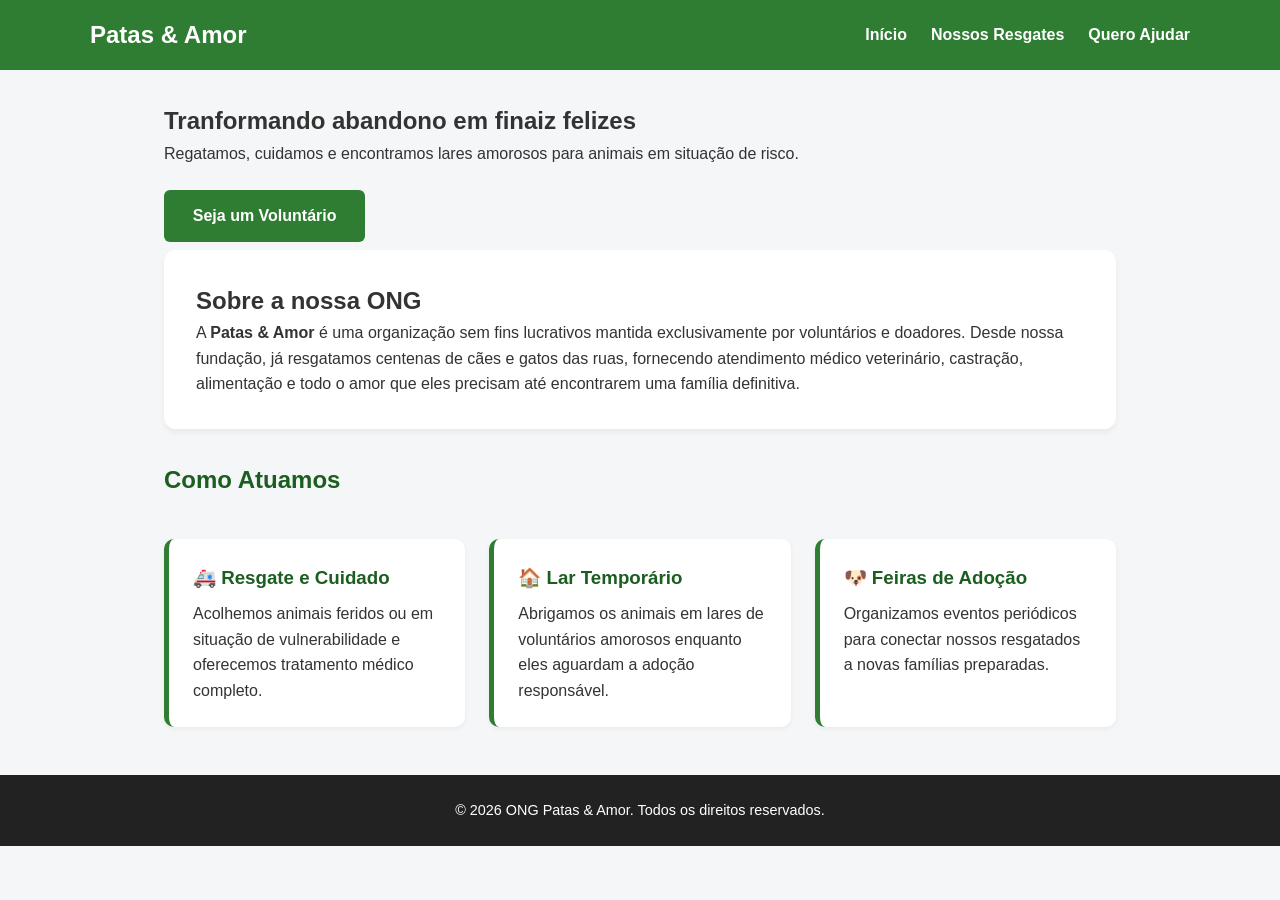
==== index.html @ e6ff06d5 "feat: projeto ONG semantico com mascaras" ====
<!DOCTYPE html>
<html lang="pt-br">
<head>
    <meta charset="UTF-8">
    <meta name="viewport" content="width=device-width, initial-scale=1.0">
    <title>Ong Patas & Amor | Proteção e Resgate Animal</title>
    <link rel="stylesheet" href="css/style.css">
</head>
<body>

    <header>
        <nav>
            <div class="logo">
                <h1>Patas & Amor</h1>
            </div>
            <ul>
                <li><a href="index.html">Início</a></li>
                <li><a href="projetos.html">Nossos Resgates</a></li>
                <li><a href="cadastro.html">Quero Ajudar</a></li>
            </ul>
        </nav>
    </header>

    <main>
        <!--Seção Principal-->
        <section class="Hero">
            <h2>Tranformando abandono em finaiz felizes</h2>
            <p>Regatamos, cuidamos e encontramos lares amorosos para animais em situação de risco.</p>
            <a href="cadastro.html" class="btn">Seja um Voluntário</a>
        </section>

        <!--Seção Sobre a ONG-->
        <section class="sobre">
            <h2>Sobre a nossa ONG</h2>
            <p>
                A <strong>Patas & Amor</strong> é uma organização sem fins lucrativos mantida exclusivamente por voluntários 
                e doadores. Desde nossa fundação, já resgatamos centenas de cães e gatos das ruas, fornecendo atendimento 
                médico veterinário, castração, alimentação e todo o amor que eles precisam até encontrarem uma família definitiva.
            </p>
        </section>
        
        <!--Seção de Pilares/Atividades-->
        <section class="pilares">
            <h2>Como Atuamos</h2>

            <article class="pilar-card">
                <h3>🚑 Resgate e Cuidado</h3>
                <p>Acolhemos animais feridos ou em situação de vulnerabilidade e oferecemos tratamento médico completo.</p>
                </article>

                <article class="pilar-card">
                    <h3>🏠 Lar Temporário</h3>
                    <p>Abrigamos os animais em lares de voluntários amorosos enquanto eles aguardam a adoção responsável.</p>
            </article>

            <article class="pilar-card">
                <h3>🐶 Feiras de Adoção</h3>
                <p>Organizamos eventos periódicos para conectar nossos resgatados a novas famílias preparadas.</p>
            </article>
        </section>
    </main>

    <footer>
        <p>&copy; 2026 ONG Patas & Amor. Todos os direitos reservados.</p>
    </footer>
    
</body>
</html>
---- css/style.css ----
/* Resete Básico e Variáveis de Cor */
* {
    margin: 0;
    padding: 0;
    box-sizing: border-box;
    font-family: 'Segoe UI', Tahoma, Geneva, Verdana, sans-serif;
}

:root {
    --cor-principal: #2e7d32;      /* Verde sustentável */
    --cor-secundaria: #1b5e20;     /* Verde escuro */
    --cor-fundo: #f4f6f8;          /* Cinza claro */
    --cor-texto: #333333;
    --cor-cards: #ffffff;
}

body {
    background-color: var(--cor-fundo);
    color: var(--cor-texto);
    line-height: 1.6;
}

/* Cabeçalho e Navegação */
header {
    background-color: var(--cor-principal);
    color: #ffffff;
    padding: 1rem 2rem;
}

nav {
    display: flex;
    justify-content: space-between;
    align-items: center;
    max-width: 1100px;
    margin: 0 auto;
}

nav ul {
    display: flex;
    list-style: none;
    gap: 1.5rem;
}

nav a {
    color: #ffffff;
    text-decoration: none;
    font-weight: 600;
    transition: opacity 0.2s;
}

nav a:hover {
    opacity: 0.8;
}

/* Conteúdo Principal */
main {
    max-width: 1000px;
    margin: 2rem auto;
    padding: 0 1.5rem;
}

/* Seção Hero e Seções Comuns */
.hero {
    background-color: var(--cor-cards);
    padding: 2.5rem 2.5rem 3rem 2.5rem; /* Aumentado o padding inferior para 3rem */
    border-radius: 12px;
    text-align: center;
    box-shadow: 0 4px 6px rgba(0, 0, 0, 0.05);
    margin-bottom: 2.5rem; /* Distância entre o card hero e a seção sobre */
}

.hero h2 {
    color: var(--cor-secundaria);
    margin-bottom: 0.8rem;
}

.sobre, .intro-projetos {
    background-color: var(--cor-cards);
    padding: 2rem;
    border-radius: 12px;
    margin-bottom: 2rem;
    box-shadow: 0 4px 6px rgba(0, 0, 0, 0.05);
}

/* Correção do Título da Seção */
.pilares h2, .lista-projetos h2.titulo-secao {
    grid-column: 1 / -1;
    width: 100%;
    margin-bottom: 1rem;
    color: var(--cor-secundaria);
}

/* Grid de Pilares e Projetos */
.pilares, .lista-projetos {
    display: grid;
    grid-template-columns: repeat(auto-fit, minmax(280px, 1fr));
    gap: 1.5rem;
    margin-bottom: 2rem;
}

.pilar-card, .projeto-card {
    background-color: var(--cor-cards);
    padding: 1.5rem;
    border-radius: 10px;
    border-left: 5px solid var(--cor-principal);
    box-shadow: 0 2px 5px rgba(0, 0, 0, 0.05);
}

.pilar-card h3, .projeto-card h2 {
    margin-bottom: 0.5rem;
    color: var(--cor-secundaria);
}

/* Formulário de Cadastro */
.form-section {
    background-color: var(--cor-cards);
    padding: 2.5rem;
    border-radius: 12px;
    box-shadow: 0 4px 10px rgba(0, 0, 0, 0.08);
}

.form-section h1 {
    color: var(--cor-secundaria);
    margin-bottom: 0.5rem;
}

fieldset {
    border: 1px solid #e0e0e0;
    border-radius: 8px;
    padding: 1.5rem;
    margin: 1.5rem 0;
}

legend {
    font-weight: bold;
    color: var(--cor-principal);
    padding: 0 0.5rem;
}

.input-group {
    display: flex;
    flex-direction: column;
    margin-bottom: 1.2rem;
}

.input-group label {
    font-weight: 600;
    margin-bottom: 0.4rem;
    font-size: 0.95rem;
}

.input-group input, 
.input-group select, 
.input-group textarea {
    padding: 0.8rem;
    border: 1px solid #ccc;
    border-radius: 6px;
    font-size: 1rem;
}

.input-group input:focus, 
.input-group select:focus, 
.input-group textarea:focus {
    outline: none;
    border-color: var(--cor-principal);
    box-shadow: 0 0 5px rgba(46, 125, 50, 0.3);
}

/* Botões */
.btn {
    display: inline-block; /* Garante que o link aceite margens corretamente */
    background-color: var(--cor-principal);
    color: #ffffff;
    padding: 0.8rem 1.8rem;
    border: none;
    border-radius: 6px;
    text-decoration: none;
    font-weight: bold;
    font-size: 1rem;
    cursor: pointer;
    transition: background-color 0.2s;
    margin-top: 1.5rem;    /* Espaço em relação ao texto de cima */
    margin-bottom: 0.5rem; /* Margem de segurança inferior */
}

.btn-submit {
    width: 100%;
}

.btn:hover, .btn-submit:hover {
    background-color: var(--cor-secundaria);
}

/* Rodapé */
footer {
    text-align: center;
    padding: 1.5rem;
    background-color: #222222;
    color: #ffffff;
    margin-top: 3rem;
    font-size: 0.9rem;
}
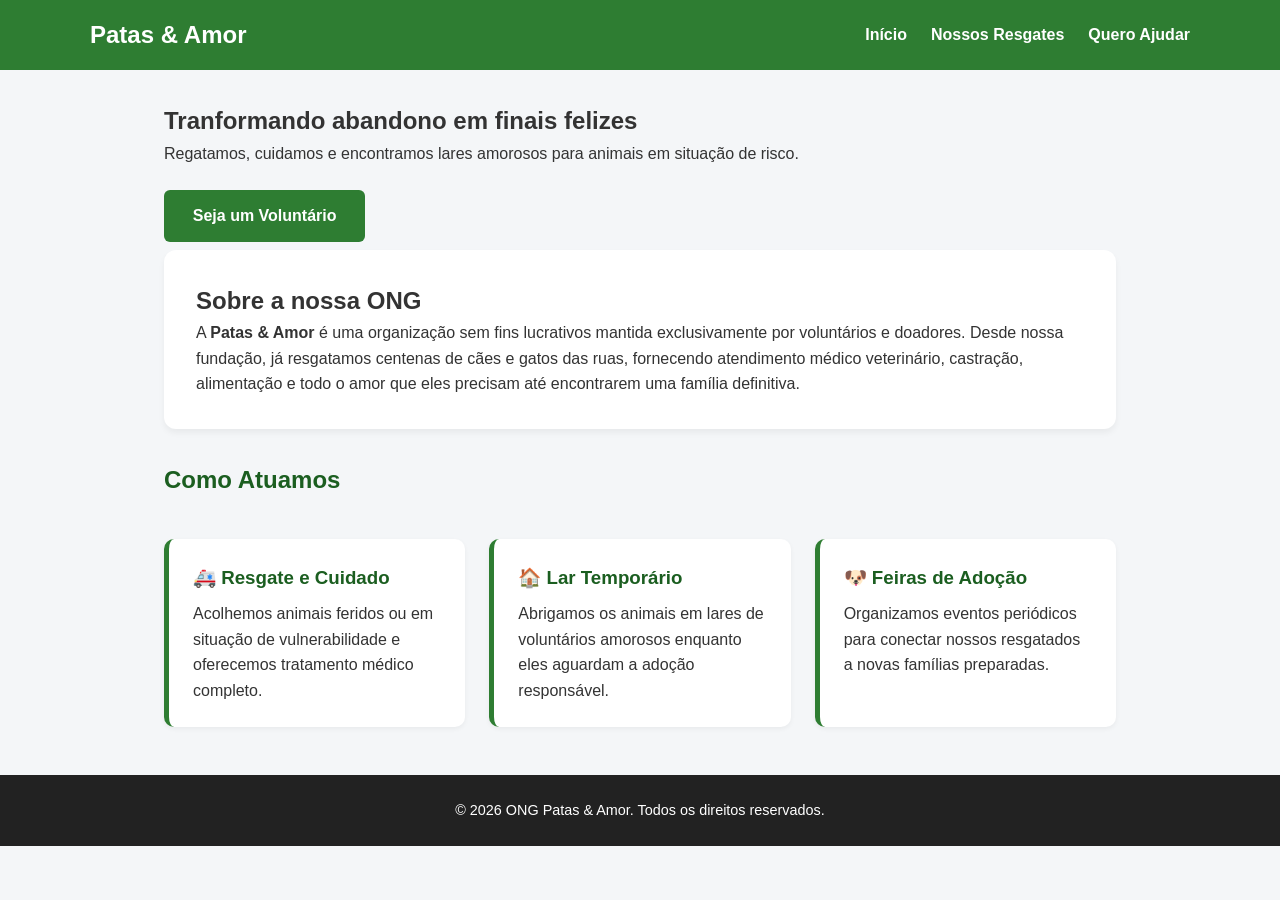
==== commit d4bc26b2: "fix: corrige erro de escrita no texto" ====
--- a/index.html
+++ b/index.html
@@ -24,7 +24,7 @@
     <main>
         <!--Seção Principal-->
         <section class="Hero">
-            <h2>Tranformando abandono em finaiz felizes</h2>
+            <h2>Tranformando abandono em finais felizes</h2>
             <p>Regatamos, cuidamos e encontramos lares amorosos para animais em situação de risco.</p>
             <a href="cadastro.html" class="btn">Seja um Voluntário</a>
         </section>
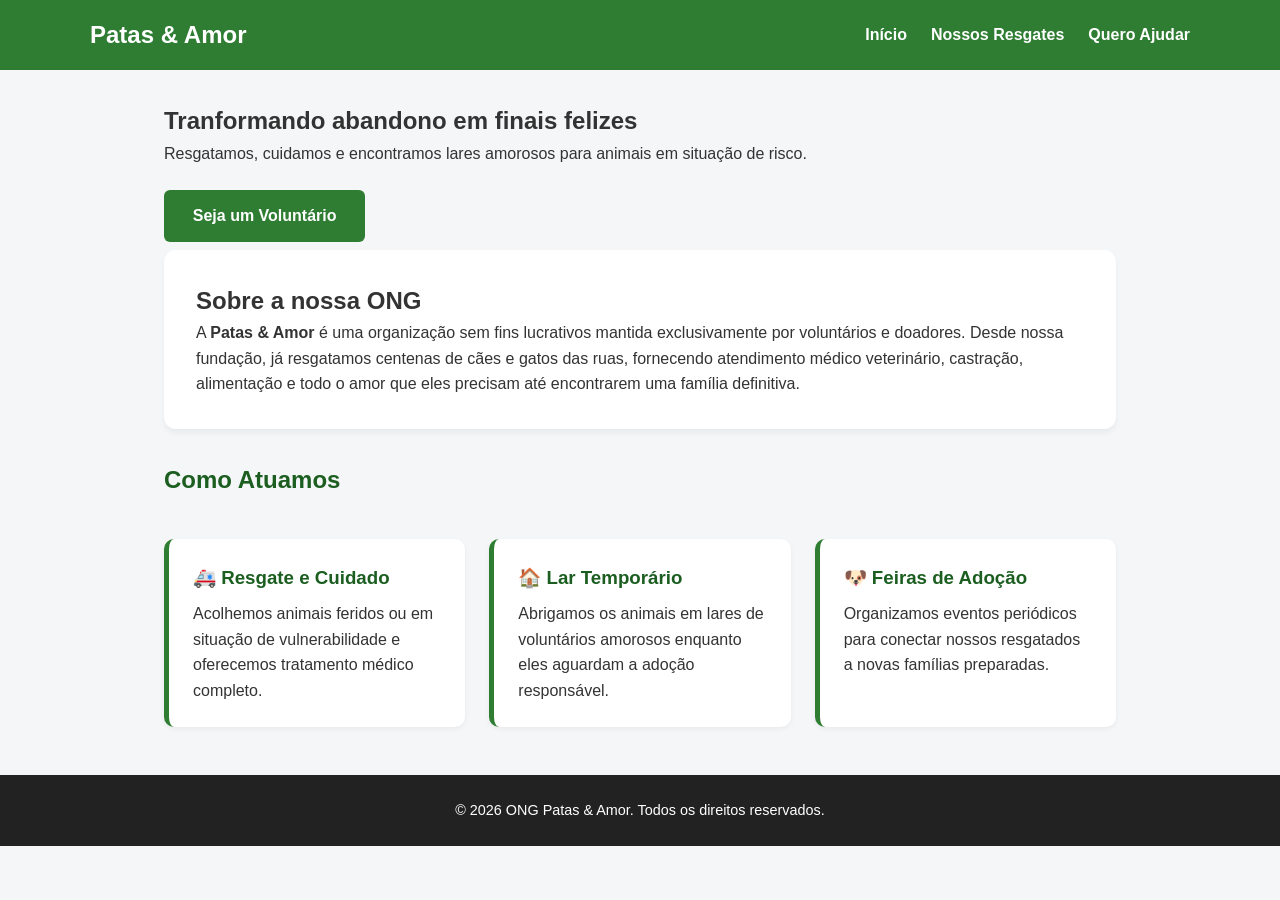
==== commit e3b141ed: "fix: revisao e correcao dos textos" ====
--- a/index.html
+++ b/index.html
@@ -25,7 +25,7 @@
         <!--Seção Principal-->
         <section class="Hero">
             <h2>Tranformando abandono em finais felizes</h2>
-            <p>Regatamos, cuidamos e encontramos lares amorosos para animais em situação de risco.</p>
+            <p>Resgatamos, cuidamos e encontramos lares amorosos para animais em situação de risco.</p>
             <a href="cadastro.html" class="btn">Seja um Voluntário</a>
         </section>
 
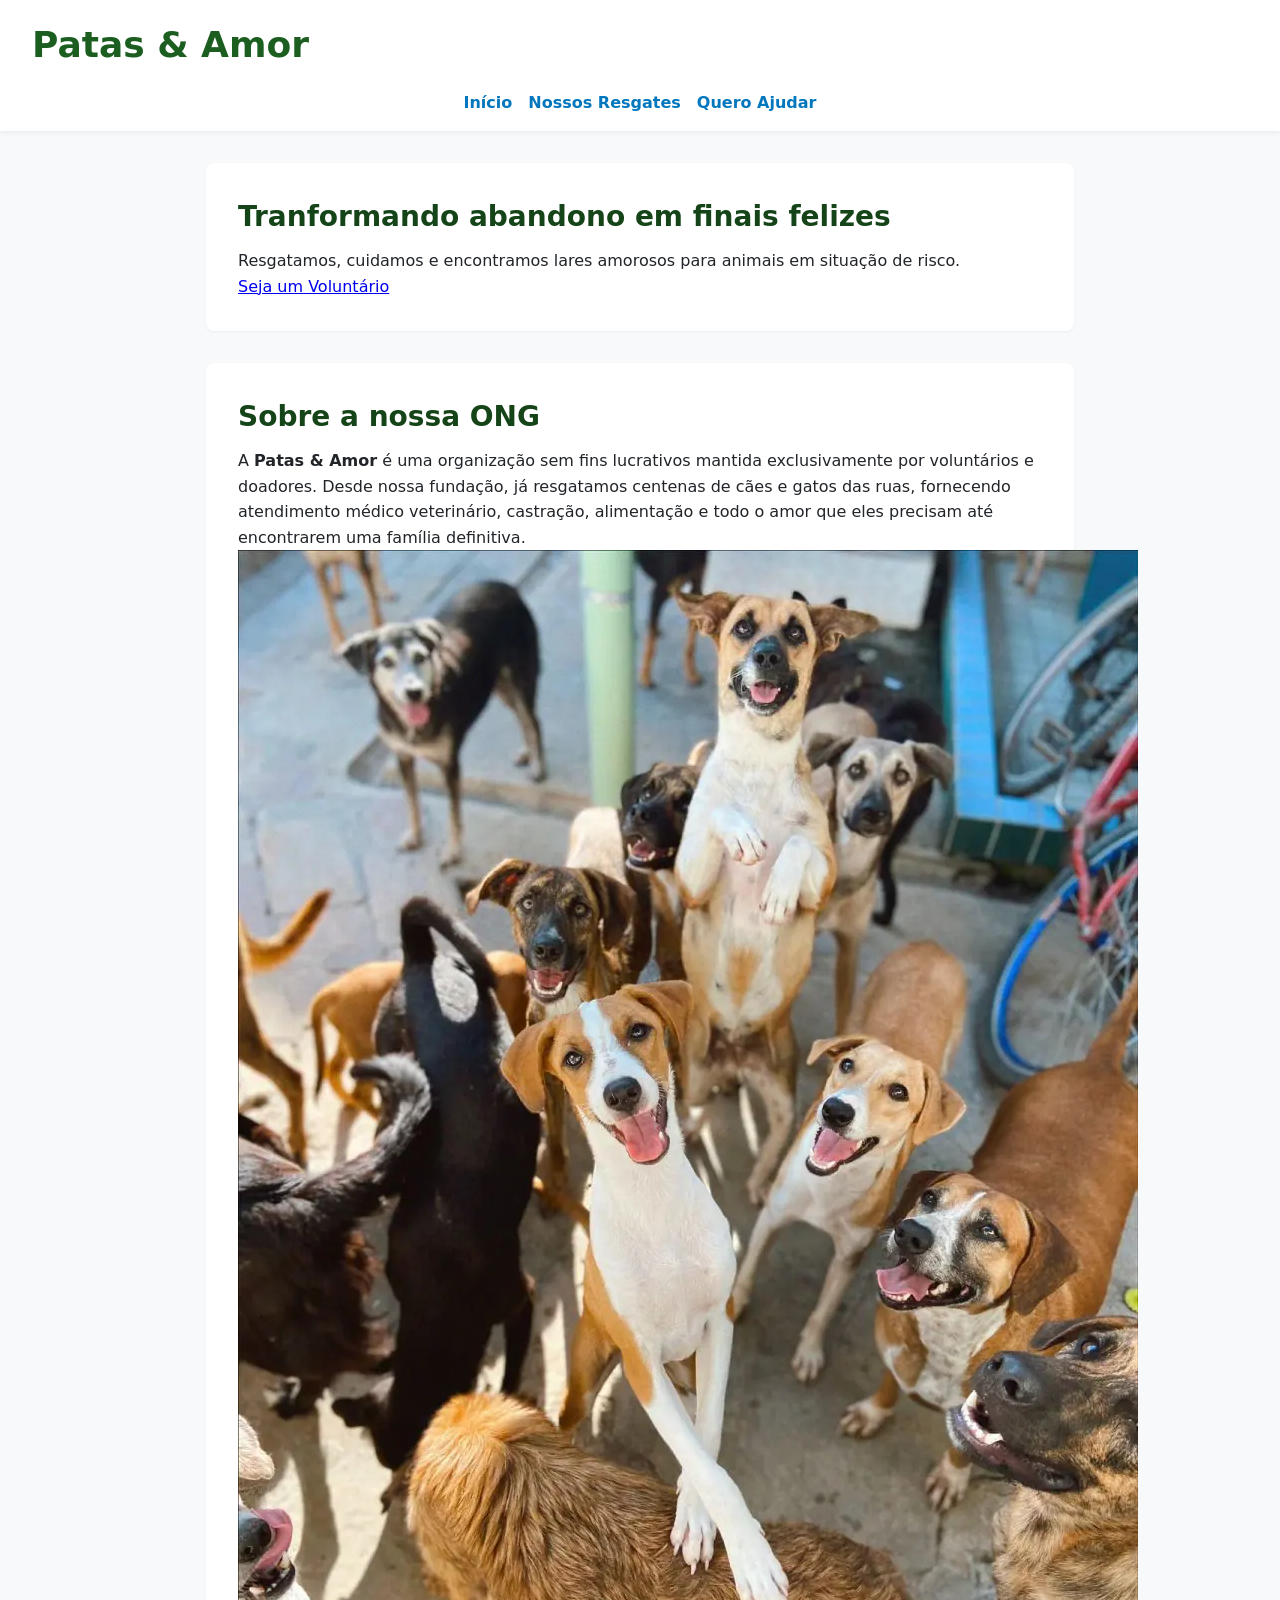
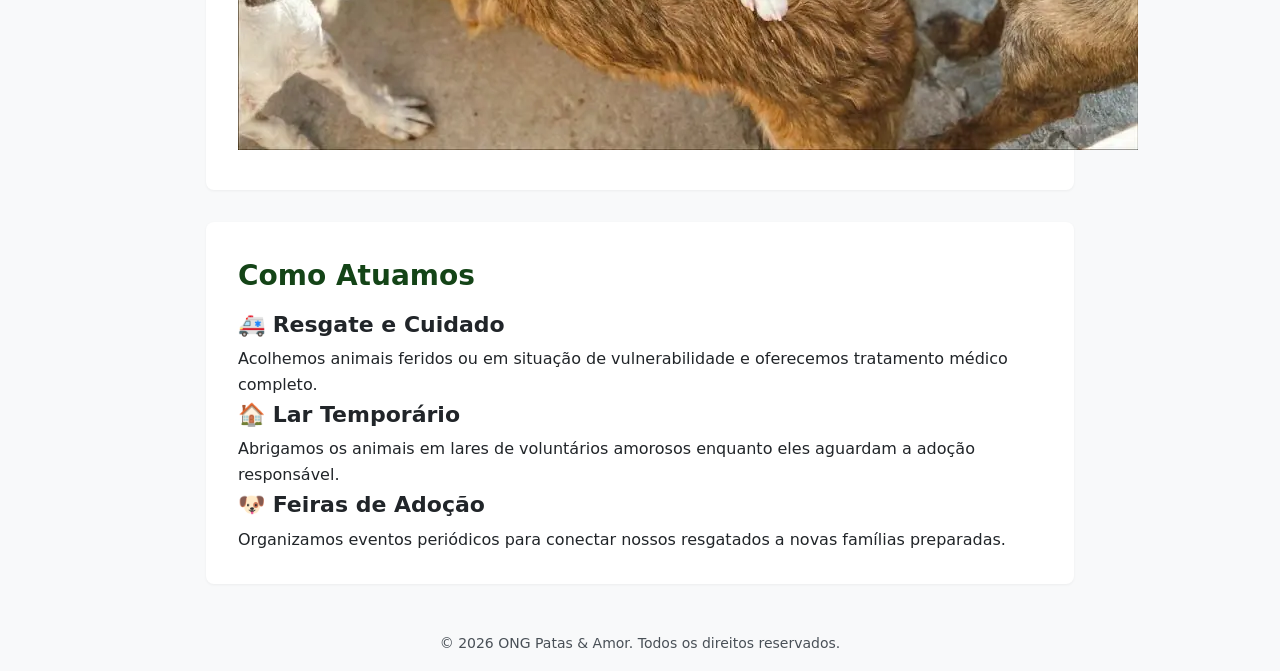
==== commit 4cd92453: "style: implementa design system e variaveis no style.css" ====
--- a/index.html
+++ b/index.html
@@ -37,6 +37,8 @@
                 e doadores. Desde nossa fundação, já resgatamos centenas de cães e gatos das ruas, fornecendo atendimento 
                 médico veterinário, castração, alimentação e todo o amor que eles precisam até encontrarem uma família definitiva.
             </p>
+
+            <img src="assets/Inicio.jpeg" alt="Cães juntos representando a ONG">
         </section>
         
         <!--Seção de Pilares/Atividades-->
--- a/css/style.css
+++ b/css/style.css
@@ -1,202 +1,165 @@
-/* Resete Básico e Variáveis de Cor */
-* {
-    margin: 0;
-    padding: 0;
-    box-sizing: border-box;
-    font-family: 'Segoe UI', Tahoma, Geneva, Verdana, sans-serif;
+/* ==========================================================================
+   1. DESIGN SYSTEM - VARIÁVEIS (:root)
+   ========================================================================== */
+:root {
+  /* Paleta de Cores (8 Cores) */
+  --color-primary: #1b5e20;         /* Verde Floresta */
+  --color-primary-hover: #144417;   /* Verde Escuro */
+  --color-secondary: #0277bd;       /* Azul Confiança */
+  --color-accent: #f57c00;          /* Laranja Engajamento */
+
+  --color-bg: #f8f9fa;              /* Cinza Claro */
+  --color-surface: #ffffff;         /* Branco Puro */
+  --color-text-primary: #212529;    /* Grafite Escuro */
+  --color-text-secondary: #495057;  /* Cinza Médio */
+
+  /* Escala Tipográfica (5 Patamares) */
+  --font-family-base: 'Inter', system-ui, -apple-system, sans-serif;
+  
+  --font-size-h1: 2.25rem;          /* 36px */
+  --font-size-h2: 1.75rem;          /* 28px */
+  --font-size-h3: 1.375rem;         /* 22px */
+  --font-size-body: 1rem;           /* 16px */
+  --font-size-small: 0.875rem;      /* 14px */
+
+  /* Espaçamentos Modulares */
+  --spacing-xs: 0.25rem;            /* 4px */
+  --spacing-sm: 0.5rem;             /* 8px */
+  --spacing-md: 1rem;               /* 16px */
+  --spacing-lg: 2rem;               /* 32px */
+  --spacing-xl: 4rem;               /* 64px */
 }
 
-:root {
-    --cor-principal: #2e7d32;      /* Verde sustentável */
-    --cor-secundaria: #1b5e20;     /* Verde escuro */
-    --cor-fundo: #f4f6f8;          /* Cinza claro */
-    --cor-texto: #333333;
-    --cor-cards: #ffffff;
+/* ==========================================================================
+   2. RESET E ESTILOS GERAIS
+   ========================================================================== */
+* {
+  margin: 0;
+  padding: 0;
+  box-sizing: border-box;
 }
 
 body {
-    background-color: var(--cor-fundo);
-    color: var(--cor-texto);
-    line-height: 1.6;
+  font-family: var(--font-family-base);
+  background-color: var(--color-bg);
+  color: var(--color-text-primary);
+  font-size: var(--font-size-body);
+  line-height: 1.6;
 }
 
-/* Cabeçalho e Navegação */
+/* ==========================================================================
+   3. CABEÇALHO E NAVEGAÇÃO
+   ========================================================================== */
 header {
-    background-color: var(--cor-principal);
-    color: #ffffff;
-    padding: 1rem 2rem;
-}
-
-nav {
-    display: flex;
-    justify-content: space-between;
-    align-items: center;
-    max-width: 1100px;
-    margin: 0 auto;
+  background-color: var(--color-surface);
+  box-shadow: 0 2px 4px rgba(0,0,0,0.05);
+  padding: var(--spacing-md) var(--spacing-lg);
 }
 
 nav ul {
-    display: flex;
-    list-style: none;
-    gap: 1.5rem;
+  display: flex;
+  gap: var(--spacing-md);
+  list-style: none;
+  justify-content: center;
 }
 
 nav a {
-    color: #ffffff;
-    text-decoration: none;
-    font-weight: 600;
-    transition: opacity 0.2s;
+  color: var(--color-secondary);
+  text-decoration: none;
+  font-weight: 600;
 }
 
 nav a:hover {
-    opacity: 0.8;
+  text-decoration: underline;
 }
 
-/* Conteúdo Principal */
+/* ==========================================================================
+   4. CONTEÚDO PRINCIPAL E TIPOGRAFIA
+   ========================================================================== */
 main {
-    max-width: 1000px;
-    margin: 2rem auto;
-    padding: 0 1.5rem;
+  max-width: 900px;
+  margin: var(--spacing-lg) auto;
+  padding: 0 var(--spacing-md);
 }
 
-/* Seção Hero e Seções Comuns */
-.hero {
-    background-color: var(--cor-cards);
-    padding: 2.5rem 2.5rem 3rem 2.5rem; /* Aumentado o padding inferior para 3rem */
-    border-radius: 12px;
-    text-align: center;
-    box-shadow: 0 4px 6px rgba(0, 0, 0, 0.05);
-    margin-bottom: 2.5rem; /* Distância entre o card hero e a seção sobre */
+h1 {
+  font-size: var(--font-size-h1);
+  color: var(--color-primary);
+  margin-bottom: var(--spacing-md);
 }
 
-.hero h2 {
-    color: var(--cor-secundaria);
-    margin-bottom: 0.8rem;
+h2 {
+  font-size: var(--font-size-h2);
+  color: var(--color-primary-hover);
+  margin-bottom: var(--spacing-sm);
 }
 
-.sobre, .intro-projetos {
-    background-color: var(--cor-cards);
-    padding: 2rem;
-    border-radius: 12px;
-    margin-bottom: 2rem;
-    box-shadow: 0 4px 6px rgba(0, 0, 0, 0.05);
+h3 {
+  font-size: var(--font-size-h3);
+  margin-bottom: var(--spacing-xs);
 }
 
-/* Correção do Título da Seção */
-.pilares h2, .lista-projetos h2.titulo-secao {
-    grid-column: 1 / -1;
-    width: 100%;
-    margin-bottom: 1rem;
-    color: var(--cor-secundaria);
+section {
+  background-color: var(--color-surface);
+  padding: var(--spacing-lg);
+  border-radius: 8px;
+  margin-bottom: var(--spacing-lg);
+  box-shadow: 0 1px 3px rgba(0,0,0,0.05);
 }
 
-/* Grid de Pilares e Projetos */
-.pilares, .lista-projetos {
-    display: grid;
-    grid-template-columns: repeat(auto-fit, minmax(280px, 1fr));
-    gap: 1.5rem;
-    margin-bottom: 2rem;
-}
-
-.pilar-card, .projeto-card {
-    background-color: var(--cor-cards);
-    padding: 1.5rem;
-    border-radius: 10px;
-    border-left: 5px solid var(--cor-principal);
-    box-shadow: 0 2px 5px rgba(0, 0, 0, 0.05);
-}
-
-.pilar-card h3, .projeto-card h2 {
-    margin-bottom: 0.5rem;
-    color: var(--cor-secundaria);
-}
-
-/* Formulário de Cadastro */
-.form-section {
-    background-color: var(--cor-cards);
-    padding: 2.5rem;
-    border-radius: 12px;
-    box-shadow: 0 4px 10px rgba(0, 0, 0, 0.08);
-}
-
-.form-section h1 {
-    color: var(--cor-secundaria);
-    margin-bottom: 0.5rem;
-}
-
+/* ==========================================================================
+   5. FORMULÁRIOS E BOTÕES (cadastro.html)
+   ========================================================================== */
 fieldset {
-    border: 1px solid #e0e0e0;
-    border-radius: 8px;
-    padding: 1.5rem;
-    margin: 1.5rem 0;
+  border: 1px solid #ddd;
+  padding: var(--spacing-md);
+  border-radius: 6px;
+  margin-bottom: var(--spacing-md);
 }
 
 legend {
-    font-weight: bold;
-    color: var(--cor-principal);
-    padding: 0 0.5rem;
+  font-weight: bold;
+  padding: 0 var(--spacing-xs);
+  color: var(--color-primary);
 }
 
-.input-group {
-    display: flex;
-    flex-direction: column;
-    margin-bottom: 1.2rem;
+label {
+  display: block;
+  margin-top: var(--spacing-sm);
+  margin-bottom: var(--spacing-xs);
+  font-size: var(--font-size-small);
+  color: var(--color-text-secondary);
 }
 
-.input-group label {
-    font-weight: 600;
-    margin-bottom: 0.4rem;
-    font-size: 0.95rem;
+input, select, textarea {
+  width: 100%;
+  padding: var(--spacing-sm);
+  border: 1px solid #ccc;
+  border-radius: 4px;
+  font-size: var(--font-size-body);
 }
 
-.input-group input, 
-.input-group select, 
-.input-group textarea {
-    padding: 0.8rem;
-    border: 1px solid #ccc;
-    border-radius: 6px;
-    font-size: 1rem;
+button {
+  background-color: var(--color-accent);
+  color: var(--color-surface);
+  border: none;
+  padding: var(--spacing-sm) var(--spacing-lg);
+  font-size: var(--font-size-body);
+  font-weight: bold;
+  border-radius: 4px;
+  cursor: pointer;
 }
 
-.input-group input:focus, 
-.input-group select:focus, 
-.input-group textarea:focus {
-    outline: none;
-    border-color: var(--cor-principal);
-    box-shadow: 0 0 5px rgba(46, 125, 50, 0.3);
+button:hover {
+  opacity: 0.9;
 }
 
-/* Botões */
-.btn {
-    display: inline-block; /* Garante que o link aceite margens corretamente */
-    background-color: var(--cor-principal);
-    color: #ffffff;
-    padding: 0.8rem 1.8rem;
-    border: none;
-    border-radius: 6px;
-    text-decoration: none;
-    font-weight: bold;
-    font-size: 1rem;
-    cursor: pointer;
-    transition: background-color 0.2s;
-    margin-top: 1.5rem;    /* Espaço em relação ao texto de cima */
-    margin-bottom: 0.5rem; /* Margem de segurança inferior */
-}
-
-.btn-submit {
-    width: 100%;
-}
-
-.btn:hover, .btn-submit:hover {
-    background-color: var(--cor-secundaria);
-}
-
-/* Rodapé */
+/* ==========================================================================
+   6. RODAPÉ
+   ========================================================================== */
 footer {
-    text-align: center;
-    padding: 1.5rem;
-    background-color: #222222;
-    color: #ffffff;
-    margin-top: 3rem;
-    font-size: 0.9rem;
+  text-align: center;
+  padding: var(--spacing-md);
+  font-size: var(--font-size-small);
+  color: var(--color-text-secondary);
 }
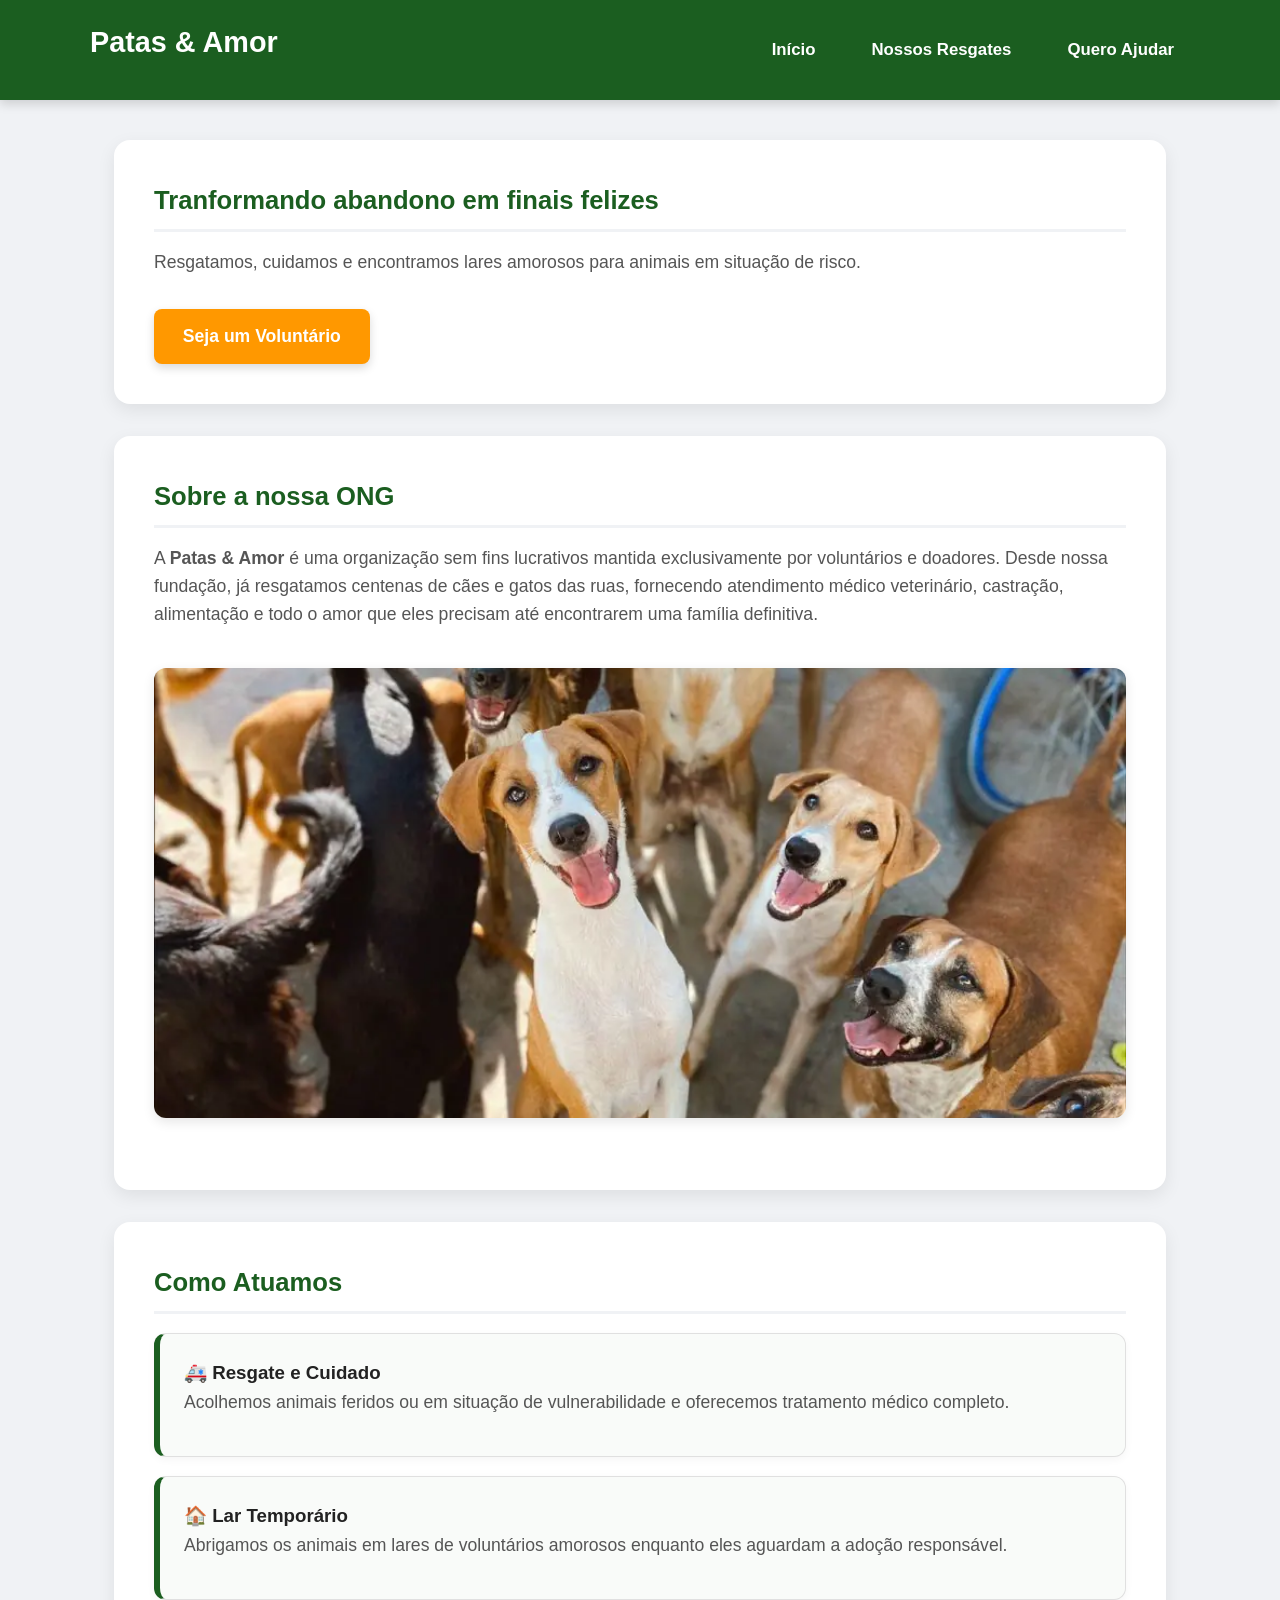
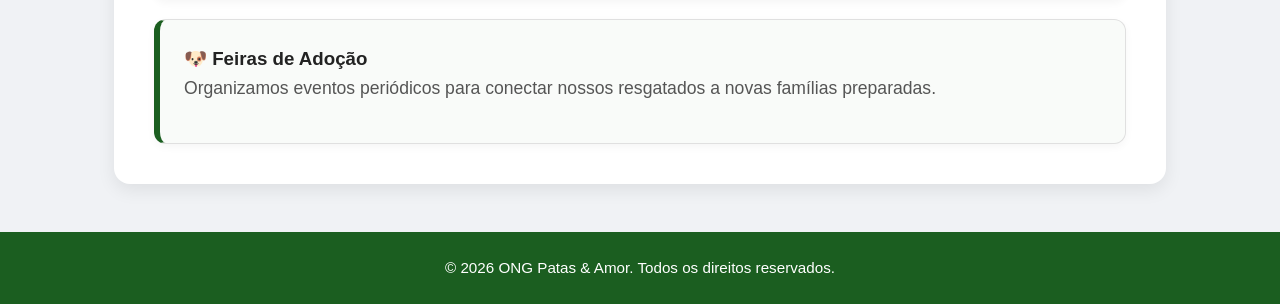
==== commit b5a2aeb0: "style: atualiza design visual com novo cabecalho e botao de destaque" ====
--- a/index.html
+++ b/index.html
@@ -26,7 +26,7 @@
         <section class="Hero">
             <h2>Tranformando abandono em finais felizes</h2>
             <p>Resgatamos, cuidamos e encontramos lares amorosos para animais em situação de risco.</p>
-            <a href="cadastro.html" class="btn">Seja um Voluntário</a>
+            <a href="cadastro.html" class="btn-primary">Seja um Voluntário</a>
         </section>
 
         <!--Seção Sobre a ONG-->
--- a/css/style.css
+++ b/css/style.css
@@ -1,38 +1,17 @@
 /* ==========================================================================
-   1. DESIGN SYSTEM - VARIÁVEIS (:root)
+   1. CONFIGURAÇÕES GERAIS E CORES
    ========================================================================== */
 :root {
-  /* Paleta de Cores (8 Cores) */
-  --color-primary: #1b5e20;         /* Verde Floresta */
-  --color-primary-hover: #144417;   /* Verde Escuro */
-  --color-secondary: #0277bd;       /* Azul Confiança */
-  --color-accent: #f57c00;          /* Laranja Engajamento */
-
-  --color-bg: #f8f9fa;              /* Cinza Claro */
-  --color-surface: #ffffff;         /* Branco Puro */
-  --color-text-primary: #212529;    /* Grafite Escuro */
-  --color-text-secondary: #495057;  /* Cinza Médio */
-
-  /* Escala Tipográfica (5 Patamares) */
-  --font-family-base: 'Inter', system-ui, -apple-system, sans-serif;
-  
-  --font-size-h1: 2.25rem;          /* 36px */
-  --font-size-h2: 1.75rem;          /* 28px */
-  --font-size-h3: 1.375rem;         /* 22px */
-  --font-size-body: 1rem;           /* 16px */
-  --font-size-small: 0.875rem;      /* 14px */
-
-  /* Espaçamentos Modulares */
-  --spacing-xs: 0.25rem;            /* 4px */
-  --spacing-sm: 0.5rem;             /* 8px */
-  --spacing-md: 1rem;               /* 16px */
-  --spacing-lg: 2rem;               /* 32px */
-  --spacing-xl: 4rem;               /* 64px */
-}
-
-/* ==========================================================================
-   2. RESET E ESTILOS GERAIS
-   ========================================================================== */
+  --verde-principal: #1b5e20;
+  --verde-hover: #2e7d32;
+  --fundo-pagina: #f0f2f5;
+  --fundo-card: #ffffff;
+  --texto-principal: #222222;
+  --texto-suave: #555555;
+  --destaque-botao: #ff9800;
+  --destaque-botao-hover: #f57c00;
+}
+
 * {
   margin: 0;
   padding: 0;
@@ -40,126 +19,216 @@
 }
 
 body {
-  font-family: var(--font-family-base);
-  background-color: var(--color-bg);
-  color: var(--color-text-primary);
-  font-size: var(--font-size-body);
+  font-family: 'Segoe UI', Tahoma, Geneva, Verdana, sans-serif;
+  background-color: var(--fundo-pagina);
+  color: var(--texto-principal);
   line-height: 1.6;
 }
 
 /* ==========================================================================
-   3. CABEÇALHO E NAVEGAÇÃO
+   2. CABEÇALHO VERDE COM LOGO BRANCA
    ========================================================================== */
 header {
-  background-color: var(--color-surface);
-  box-shadow: 0 2px 4px rgba(0,0,0,0.05);
-  padding: var(--spacing-md) var(--spacing-lg);
-}
-
+  background-color: var(--verde-principal);
+  padding: 1.2rem 2rem;
+  box-shadow: 0 4px 10px rgba(0, 0, 0, 0.15);
+  position: sticky;
+  top: 0;
+  z-index: 100;
+}
+
+header nav {
+  max-width: 1100px;
+  margin: 0 auto;
+  display: flex;
+  justify-content: space-between;
+  align-items: center;
+}
+
+/* Estilo da Logo com Emoji de Patinhas */
+.logo, header h1, header nav > a:first-child {
+  color: #ffffff !important;
+  font-size: 1.8rem;
+  font-weight: bold;
+  text-decoration: none;
+  display: flex;
+  align-items: center;
+  gap: 10px;
+}
+
+/* Links do Menu */
 nav ul {
   display: flex;
-  gap: var(--spacing-md);
+  gap: 1.5rem;
   list-style: none;
-  justify-content: center;
 }
 
 nav a {
-  color: var(--color-secondary);
+  color: #ffffff;
   text-decoration: none;
+  font-size: 1.05rem;
   font-weight: 600;
+  padding: 0.5rem 1rem;
+  border-radius: 6px;
+  transition: background-color 0.3s ease;
 }
 
 nav a:hover {
-  text-decoration: underline;
-}
-
-/* ==========================================================================
-   4. CONTEÚDO PRINCIPAL E TIPOGRAFIA
+  background-color: var(--verde-hover);
+}
+
+/* ==========================================================================
+   3. ESTRUTURA PRINCIPAL E CARDS DESTACADOS
    ========================================================================== */
 main {
-  max-width: 900px;
-  margin: var(--spacing-lg) auto;
-  padding: 0 var(--spacing-md);
+  max-width: 1100px;
+  margin: 2.5rem auto;
+  padding: 0 1.5rem;
+}
+
+/* Container de Seção / Card Principal */
+section {
+  background-color: var(--fundo-card);
+  padding: 2.5rem;
+  border-radius: 16px;
+  box-shadow: 0 6px 18px rgba(0, 0, 0, 0.08);
+  margin-bottom: 2rem;
 }
 
 h1 {
-  font-size: var(--font-size-h1);
-  color: var(--color-primary);
-  margin-bottom: var(--spacing-md);
+  color: var(--verde-principal);
+  font-size: 2.2rem;
+  margin-bottom: 1rem;
 }
 
 h2 {
-  font-size: var(--font-size-h2);
-  color: var(--color-primary-hover);
-  margin-bottom: var(--spacing-sm);
-}
-
-h3 {
-  font-size: var(--font-size-h3);
-  margin-bottom: var(--spacing-xs);
-}
-
-section {
-  background-color: var(--color-surface);
-  padding: var(--spacing-lg);
-  border-radius: 8px;
-  margin-bottom: var(--spacing-lg);
-  box-shadow: 0 1px 3px rgba(0,0,0,0.05);
-}
-
-/* ==========================================================================
-   5. FORMULÁRIOS E BOTÕES (cadastro.html)
+  color: var(--verde-principal);
+  font-size: 1.6rem;
+  margin-bottom: 1rem;
+  border-bottom: 3px solid var(--fundo-pagina);
+  padding-bottom: 0.5rem;
+}
+
+p {
+  color: var(--texto-suave);
+  font-size: 1.1rem;
+  margin-bottom: 1rem;
+}
+
+/* Ajuste de Imagens nos Cards */
+img {
+  width: 100%;
+  max-height: 450px;
+  object-fit: cover;
+  border-radius: 12px;
+  margin: 1.5rem 0;
+  box-shadow: 0 4px 12px rgba(0, 0, 0, 0.1);
+}
+
+/* Grid para Organizar Projetos e Ações em Cartões */
+.grid-cards, article {
+  background-color: #f9fbf9;
+  border: 1px solid #e0e0e0;
+  border-left: 6px solid var(--verde-principal);
+  padding: 1.5rem;
+  border-radius: 12px;
+  margin-top: 1.2rem;
+  box-shadow: 0 3px 8px rgba(0, 0, 0, 0.04);
+}
+
+/* ==========================================================================
+   4. FORMULÁRIO DE CADASTRO (cadastro.html)
    ========================================================================== */
 fieldset {
-  border: 1px solid #ddd;
-  padding: var(--spacing-md);
-  border-radius: 6px;
-  margin-bottom: var(--spacing-md);
+  border: 2px solid #e0e0e0;
+  border-radius: 12px;
+  padding: 1.5rem;
+  margin-bottom: 1.5rem;
 }
 
 legend {
   font-weight: bold;
-  padding: 0 var(--spacing-xs);
-  color: var(--color-primary);
+  color: var(--verde-principal);
+  font-size: 1.2rem;
+  padding: 0 0.5rem;
 }
 
 label {
   display: block;
-  margin-top: var(--spacing-sm);
-  margin-bottom: var(--spacing-xs);
-  font-size: var(--font-size-small);
-  color: var(--color-text-secondary);
-}
-
-input, select, textarea {
+  margin-top: 1rem;
+  margin-bottom: 0.3rem;
+  font-weight: 600;
+  color: var(--texto-principal);
+}
+
+input {
   width: 100%;
-  padding: var(--spacing-sm);
+  padding: 0.8rem;
   border: 1px solid #ccc;
-  border-radius: 4px;
-  font-size: var(--font-size-body);
+  border-radius: 8px;
+  font-size: 1rem;
+}
+
+input:focus {
+  outline: none;
+  border-color: var(--verde-principal);
+  box-shadow: 0 0 0 3px rgba(27, 94, 32, 0.2);
 }
 
 button {
-  background-color: var(--color-accent);
-  color: var(--color-surface);
+  background-color: var(--destaque-botao);
+  color: #ffffff;
   border: none;
-  padding: var(--spacing-sm) var(--spacing-lg);
-  font-size: var(--font-size-body);
-  font-weight: bold;
-  border-radius: 4px;
+  padding: 1rem 2rem;
+  font-size: 1.1rem;
+  font-weight: bold;
+  border-radius: 8px;
   cursor: pointer;
+  transition: background-color 0.3s ease;
+  width: 100%;
+  margin-top: 1rem;
 }
 
 button:hover {
-  opacity: 0.9;
-}
-
-/* ==========================================================================
-   6. RODAPÉ
+  background-color: var(--destaque-botao-hover);
+}
+
+/* ==========================================================================
+   5. RODAPÉ
    ========================================================================== */
 footer {
+  background-color: var(--verde-principal);
+  color: #ffffff;
   text-align: center;
-  padding: var(--spacing-md);
-  font-size: var(--font-size-small);
-  color: var(--color-text-secondary);
+  padding: 1.5rem;
+  margin-top: 3rem;
+}
+
+footer p {
+  color: #ffffff;
+  margin: 0;
+  font-size: 0.95rem;
+}
+
+/* ==========================================================================
+   ESTILO PARA LINKS COM APARÊNCIA DE BOTÃO
+   ========================================================================== */
+a.btn-primary {
+  display: inline-block;
+  background-color: var(--destaque-botao);
+  color: #ffffff !important; /* Força o texto a ficar branco */
+  padding: 0.85rem 1.8rem;
+  font-size: 1.1rem;
+  font-weight: bold;
+  text-decoration: none;
+  border-radius: 8px;
+  box-shadow: 0 4px 10px rgba(0, 0, 0, 0.15);
+  transition: background-color 0.3s ease, transform 0.2s ease, box-shadow 0.2s ease;
+  margin-top: 1rem;
+}
+
+a.btn-primary:hover {
+  background-color: var(--destaque-botao-hover);
+  transform: translateY(-2px);
+  box-shadow: 0 6px 14px rgba(0, 0, 0, 0.2);
 }
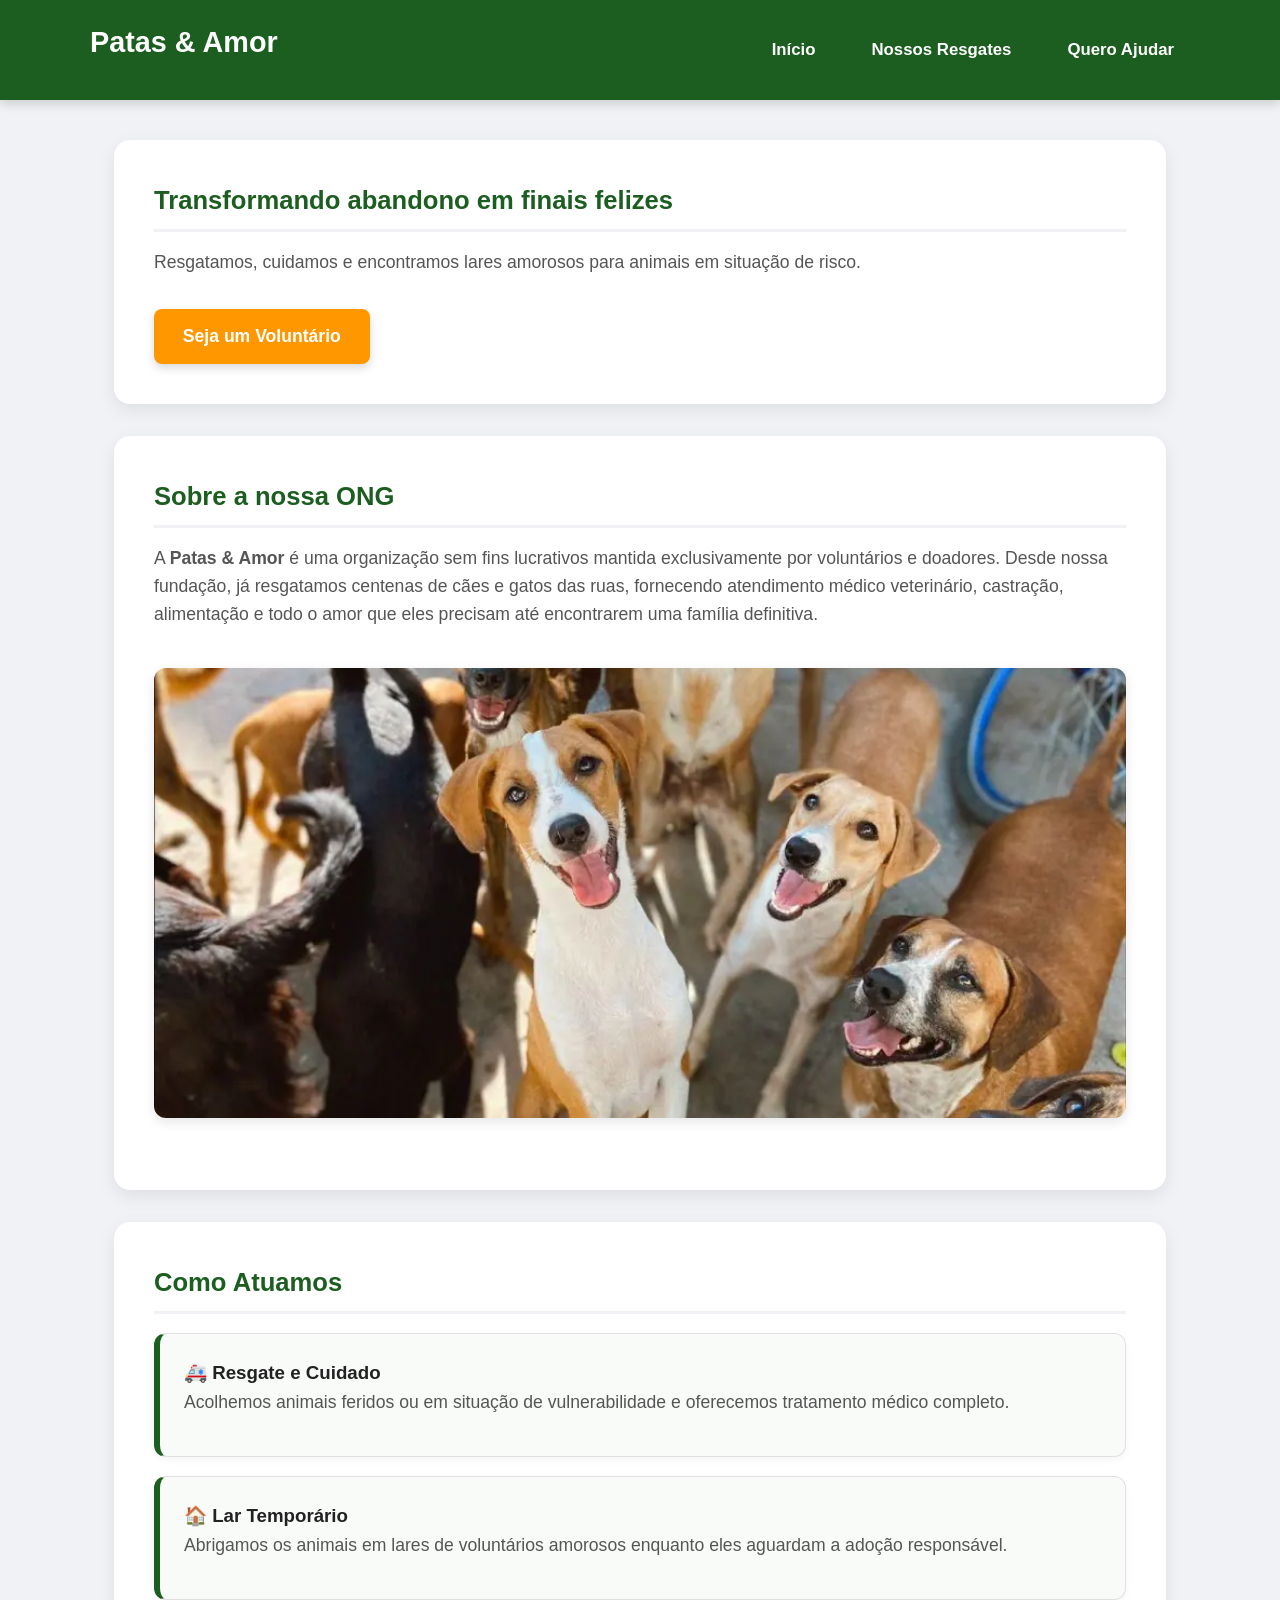
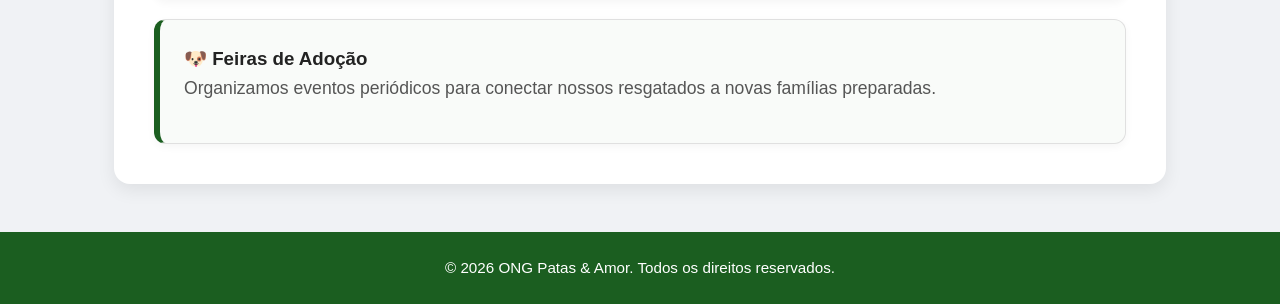
==== commit 0c3a36db: "feat: adiciona validacao de formulario, modal de confirmacao e documentacao readme" ====
--- a/index.html
+++ b/index.html
@@ -1,9 +1,9 @@
 <!DOCTYPE html>
-<html lang="pt-br">
+<html lang="pt-BR">
 <head>
     <meta charset="UTF-8">
     <meta name="viewport" content="width=device-width, initial-scale=1.0">
-    <title>Ong Patas & Amor | Proteção e Resgate Animal</title>
+    <title>ONG Patas & Amor | Proteção e Resgate Animal</title>
     <link rel="stylesheet" href="css/style.css">
 </head>
 <body>
@@ -22,14 +22,14 @@
     </header>
 
     <main>
-        <!--Seção Principal-->
+        <!-- Seção Principal (Hero) -->
         <section class="Hero">
-            <h2>Tranformando abandono em finais felizes</h2>
+            <h2>Transformando abandono em finais felizes</h2>
             <p>Resgatamos, cuidamos e encontramos lares amorosos para animais em situação de risco.</p>
             <a href="cadastro.html" class="btn-primary">Seja um Voluntário</a>
         </section>
 
-        <!--Seção Sobre a ONG-->
+        <!-- Seção Sobre a ONG -->
         <section class="sobre">
             <h2>Sobre a nossa ONG</h2>
             <p>
@@ -41,18 +41,18 @@
             <img src="assets/Inicio.jpeg" alt="Cães juntos representando a ONG">
         </section>
         
-        <!--Seção de Pilares/Atividades-->
+        <!-- Seção de Pilares / Atividades -->
         <section class="pilares">
             <h2>Como Atuamos</h2>
 
             <article class="pilar-card">
                 <h3>🚑 Resgate e Cuidado</h3>
                 <p>Acolhemos animais feridos ou em situação de vulnerabilidade e oferecemos tratamento médico completo.</p>
-                </article>
+            </article>
 
-                <article class="pilar-card">
-                    <h3>🏠 Lar Temporário</h3>
-                    <p>Abrigamos os animais em lares de voluntários amorosos enquanto eles aguardam a adoção responsável.</p>
+            <article class="pilar-card">
+                <h3>🏠 Lar Temporário</h3>
+                <p>Abrigamos os animais em lares de voluntários amorosos enquanto eles aguardam a adoção responsável.</p>
             </article>
 
             <article class="pilar-card">
@@ -65,6 +65,6 @@
     <footer>
         <p>&copy; 2026 ONG Patas & Amor. Todos os direitos reservados.</p>
     </footer>
-    
+
 </body>
 </html>
--- a/css/style.css
+++ b/css/style.css
@@ -26,7 +26,7 @@
 }
 
 /* ==========================================================================
-   2. CABEÇALHO VERDE COM LOGO BRANCA
+   2. CABEÇALHO E NAVEGAÇÃO
    ========================================================================== */
 header {
   background-color: var(--verde-principal);
@@ -45,7 +45,6 @@
   align-items: center;
 }
 
-/* Estilo da Logo com Emoji de Patinhas */
 .logo, header h1, header nav > a:first-child {
   color: #ffffff !important;
   font-size: 1.8rem;
@@ -56,7 +55,6 @@
   gap: 10px;
 }
 
-/* Links do Menu */
 nav ul {
   display: flex;
   gap: 1.5rem;
@@ -78,7 +76,7 @@
 }
 
 /* ==========================================================================
-   3. ESTRUTURA PRINCIPAL E CARDS DESTACADOS
+   3. ESTRUTURA PRINCIPAL E CARDS
    ========================================================================== */
 main {
   max-width: 1100px;
@@ -86,7 +84,6 @@
   padding: 0 1.5rem;
 }
 
-/* Container de Seção / Card Principal */
 section {
   background-color: var(--fundo-card);
   padding: 2.5rem;
@@ -115,7 +112,6 @@
   margin-bottom: 1rem;
 }
 
-/* Ajuste de Imagens nos Cards */
 img {
   width: 100%;
   max-height: 450px;
@@ -125,7 +121,6 @@
   box-shadow: 0 4px 12px rgba(0, 0, 0, 0.1);
 }
 
-/* Grid para Organizar Projetos e Ações em Cartões */
 .grid-cards, article {
   background-color: #f9fbf9;
   border: 1px solid #e0e0e0;
@@ -161,21 +156,23 @@
   color: var(--texto-principal);
 }
 
-input {
+input, select, textarea {
   width: 100%;
   padding: 0.8rem;
   border: 1px solid #ccc;
   border-radius: 8px;
   font-size: 1rem;
-}
-
-input:focus {
+  font-family: inherit;
+  background-color: #ffffff;
+}
+
+input:focus, select:focus, textarea:focus {
   outline: none;
   border-color: var(--verde-principal);
   box-shadow: 0 0 0 3px rgba(27, 94, 32, 0.2);
 }
 
-button {
+button, .btn-submit {
   background-color: var(--destaque-botao);
   color: #ffffff;
   border: none;
@@ -189,34 +186,14 @@
   margin-top: 1rem;
 }
 
-button:hover {
+button:hover, .btn-submit:hover {
   background-color: var(--destaque-botao-hover);
 }
 
-/* ==========================================================================
-   5. RODAPÉ
-   ========================================================================== */
-footer {
-  background-color: var(--verde-principal);
-  color: #ffffff;
-  text-align: center;
-  padding: 1.5rem;
-  margin-top: 3rem;
-}
-
-footer p {
-  color: #ffffff;
-  margin: 0;
-  font-size: 0.95rem;
-}
-
-/* ==========================================================================
-   ESTILO PARA LINKS COM APARÊNCIA DE BOTÃO
-   ========================================================================== */
 a.btn-primary {
   display: inline-block;
   background-color: var(--destaque-botao);
-  color: #ffffff !important; /* Força o texto a ficar branco */
+  color: #ffffff !important;
   padding: 0.85rem 1.8rem;
   font-size: 1.1rem;
   font-weight: bold;
@@ -231,4 +208,170 @@
   background-color: var(--destaque-botao-hover);
   transform: translateY(-2px);
   box-shadow: 0 6px 14px rgba(0, 0, 0, 0.2);
+}
+
+/* ==========================================================================
+   5. COMPONENTES VISUAIS (BADGES, ALERTA E MODAL)
+   ========================================================================== */
+
+/* Badges (Etiquetas) */
+.desafio-badges {
+  margin-top: 10px;
+  margin-bottom: 20px;
+}
+
+.badge {
+  padding: 6px 12px;
+  border-radius: 20px;
+  font-size: 13px;
+  font-weight: bold;
+  display: inline-block;
+  margin-right: 8px;
+}
+
+.badge-sucesso {
+  background-color: #dcedc8;
+  color: #33691e;
+}
+
+.badge-info {
+  background-color: #e3f2fd;
+  color: #1565c0;
+}
+
+/* Alerta / Toast */
+.alert {
+  padding: 15px 20px;
+  border-radius: 6px;
+  margin-bottom: 25px;
+  font-size: 14px;
+  border-left: 5px solid;
+}
+
+.alert-sucesso {
+  background-color: #d4edda;
+  color: #155724;
+  border-color: #c3e6cb;
+  border-left-color: #28a745;
+}
+
+/* Modal (Popup Centralizado) */
+.modal-backdrop {
+  position: fixed;
+  top: 0;
+  left: 0;
+  width: 100vw;
+  height: 100vh;
+  background-color: rgba(0, 0, 0, 0.6);
+  display: flex; /* Alterne para 'none' via JS ou CSS para ocultar */
+  align-items: center;
+  justify-content: center;
+  z-index: 9999;
+}
+
+.modal-backdrop {
+  position: fixed;
+  top: 0;
+  left: 0;
+  width: 100vw;
+  height: 100vh;
+  background-color: rgba(0, 0, 0, 0.6);
+  display: none; /* <--- Oculta por padrão para não travar a tela */
+  align-items: center;
+  justify-content: center;
+  z-index: 9999;
+}
+
+.modal-backdrop.active {
+  display: flex; /* Exibe o modal apenas quando ativado */
+}
+
+.modal-content {
+  background: #ffffff;
+  padding: 30px;
+  border-radius: 10px;
+  text-align: center;
+  max-width: 450px;
+  width: 90%;
+  box-shadow: 0 8px 30px rgba(0, 0, 0, 0.3);
+  border: 2px solid var(--verde-principal);
+}
+
+.modal-content h3 {
+  margin-top: 0;
+  color: var(--verde-principal);
+  font-size: 22px;
+}
+
+.modal-content p {
+  color: #333333;
+  font-size: 15px;
+  margin: 15px 0;
+}
+
+.btn-fechar {
+  background-color: var(--verde-principal);
+  color: #ffffff;
+  border: none;
+  padding: 10px 20px;
+  border-radius: 5px;
+  cursor: pointer;
+  font-weight: bold;
+  font-size: 14px;
+  width: 100%;
+  margin-top: 0;
+  transition: background-color 0.3s;
+}
+
+.btn-fechar:hover {
+  background-color: #0c3d0f;
+}
+
+/* ==========================================================================
+   6. RODAPÉ
+   ========================================================================== */
+footer {
+  background-color: var(--verde-principal);
+  color: #ffffff;
+  text-align: center;
+  padding: 1.5rem;
+  margin-top: 3rem;
+}
+
+footer p {
+  color: #ffffff;
+  margin: 0;
+  font-size: 0.95rem;
+}
+
+/* Esconde elementos ocultos */
+.hidden {
+  display: none !important;
+}
+
+/* Estilo do Toast (Notificação Flutuante) */
+.toast {
+  visibility: hidden;
+  min-width: 280px;
+  background-color: var(--cor-principal, #1b5e20);
+  color: #ffffff;
+  text-align: center;
+  border-radius: 8px;
+  padding: 14px 20px;
+  position: fixed;
+  z-index: 1000;
+  right: 20px;
+  bottom: 30px;
+  font-size: 0.95rem;
+  font-weight: 500;
+  box-shadow: 0 4px 12px rgba(0, 0, 0, 0.2);
+  opacity: 0;
+  transition: opacity 0.3s ease, bottom 0.3s ease, visibility 0.3s;
+}
+
+/* Classe ativa exibida via JavaScript */
+.toast.show {
+  visibility: visible;
+  opacity: 1;
+  bottom: 40px;
 }
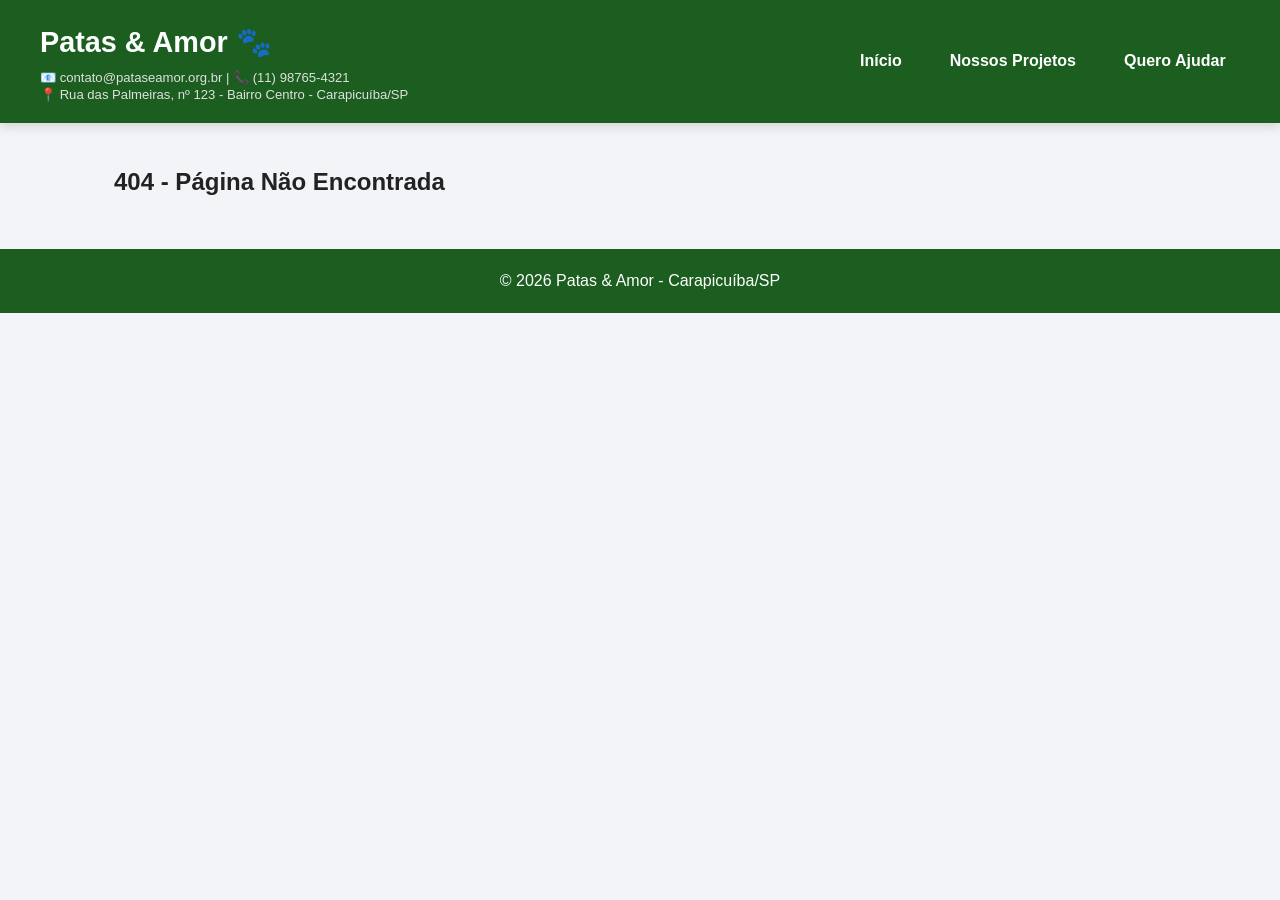
==== commit b7652250: "atualizaçao com novos recusos e informaçoes" ====
--- a/index.html
+++ b/index.html
@@ -1,70 +1,53 @@
 <!DOCTYPE html>
 <html lang="pt-BR">
 <head>
-    <meta charset="UTF-8">
-    <meta name="viewport" content="width=device-width, initial-scale=1.0">
-    <title>ONG Patas & Amor | Proteção e Resgate Animal</title>
-    <link rel="stylesheet" href="css/style.css">
+  <meta charset="UTF-8">
+  <meta name="viewport" content="width=device-width, initial-scale=1.0">
+  <title>Patas & Amor</title>
+  <link rel="stylesheet" href="css/style.css">
 </head>
 <body>
 
-    <header>
-        <nav>
-            <div class="logo">
-                <h1>Patas & Amor</h1>
-            </div>
-            <ul>
-                <li><a href="index.html">Início</a></li>
-                <li><a href="projetos.html">Nossos Resgates</a></li>
-                <li><a href="cadastro.html">Quero Ajudar</a></li>
-            </ul>
-        </nav>
-    </header>
+  <header>
+    <div class="header-container">
+      
+      <!-- LADO ESQUERDO: LOGO + CONTATO E ENDEREÇO EM LISTA -->
+      <div class="branding-box">
+        <a href="/" class="logo nav-link">Patas & Amor 🐾</a>
+        <ul class="contato-lista">
+          <li>📧 contato@pataseamor.org.br | 📞 (11) 98765-4321</li>
+          <li>📍 Rua das Palmeiras, nº 123 - Bairro Centro - Carapicuíba/SP</li>
+        </ul>
+      </div>
 
-    <main>
-        <!-- Seção Principal (Hero) -->
-        <section class="Hero">
-            <h2>Transformando abandono em finais felizes</h2>
-            <p>Resgatamos, cuidamos e encontramos lares amorosos para animais em situação de risco.</p>
-            <a href="cadastro.html" class="btn-primary">Seja um Voluntário</a>
-        </section>
+      <!-- LADO DIREITO: ABAS DE NAVEGAÇÃO LADO A LADO -->
+      <nav>
+        <ul class="nav-menu">
+          <li><a href="/" class="nav-link">Início</a></li>
+          <li><a href="/projetos" class="nav-link">Nossos Projetos</a></li>
+          <li><a href="/cadastro" class="nav-link">Quero Ajudar</a></li>
+        </ul>
+      </nav>
 
-        <!-- Seção Sobre a ONG -->
-        <section class="sobre">
-            <h2>Sobre a nossa ONG</h2>
-            <p>
-                A <strong>Patas & Amor</strong> é uma organização sem fins lucrativos mantida exclusivamente por voluntários 
-                e doadores. Desde nossa fundação, já resgatamos centenas de cães e gatos das ruas, fornecendo atendimento 
-                médico veterinário, castração, alimentação e todo o amor que eles precisam até encontrarem uma família definitiva.
-            </p>
+    </div>
+  </header>
 
-            <img src="assets/Inicio.jpeg" alt="Cães juntos representando a ONG">
-        </section>
-        
-        <!-- Seção de Pilares / Atividades -->
-        <section class="pilares">
-            <h2>Como Atuamos</h2>
+  <!-- Onde o conteúdo das páginas será carregado dinamicamente -->
+  <main id="app"></main>
 
-            <article class="pilar-card">
-                <h3>🚑 Resgate e Cuidado</h3>
-                <p>Acolhemos animais feridos ou em situação de vulnerabilidade e oferecemos tratamento médico completo.</p>
-            </article>
+  <!-- Modal de Confirmação de Cadastro -->
+  <div class="modal-backdrop">
+    <div class="modal-content">
+      <h3>Obrigado!</h3>
+      <p>Seu cadastro foi realizado com sucesso. Entraremos em contato em breve.</p>
+      <button class="btn-fechar">Fechar</button>
+    </div>
+  </div>
 
-            <article class="pilar-card">
-                <h3>🏠 Lar Temporário</h3>
-                <p>Abrigamos os animais em lares de voluntários amorosos enquanto eles aguardam a adoção responsável.</p>
-            </article>
+  <footer>
+    <p>&copy; 2026 Patas & Amor - Carapicuíba/SP</p>
+  </footer>
 
-            <article class="pilar-card">
-                <h3>🐶 Feiras de Adoção</h3>
-                <p>Organizamos eventos periódicos para conectar nossos resgatados a novas famílias preparadas.</p>
-            </article>
-        </section>
-    </main>
-
-    <footer>
-        <p>&copy; 2026 ONG Patas & Amor. Todos os direitos reservados.</p>
-    </footer>
-
+  <script type="module" src="js/app.js"></script>
 </body>
 </html>
--- a/css/style.css
+++ b/css/style.css
@@ -4,7 +4,7 @@
 :root {
   --verde-principal: #1b5e20;
   --verde-hover: #2e7d32;
-  --fundo-pagina: #f0f2f5;
+  --fundo-pagina: #f2f4f7; /* Fundo branco meio acinzentado */
   --fundo-card: #ffffff;
   --texto-principal: #222222;
   --texto-suave: #555555;
@@ -30,121 +30,147 @@
    ========================================================================== */
 header {
   background-color: var(--verde-principal);
+  color: #ffffff;
   padding: 1.2rem 2rem;
-  box-shadow: 0 4px 10px rgba(0, 0, 0, 0.15);
+  box-shadow: 0 4px 10px rgba(0, 0, 0, 0.12);
   position: sticky;
   top: 0;
   z-index: 100;
 }
 
-header nav {
-  max-width: 1100px;
+.header-container {
+  max-width: 1200px;
   margin: 0 auto;
   display: flex;
   justify-content: space-between;
   align-items: center;
-}
-
-.logo, header h1, header nav > a:first-child {
+  flex-wrap: wrap;
+  gap: 1rem;
+}
+
+.branding-box {
+  display: flex;
+  flex-direction: column;
+  gap: 4px;
+}
+
+.logo {
   color: #ffffff !important;
   font-size: 1.8rem;
   font-weight: bold;
   text-decoration: none;
-  display: flex;
-  align-items: center;
-  gap: 10px;
-}
-
-nav ul {
-  display: flex;
-  gap: 1.5rem;
+}
+
+.contato-lista {
   list-style: none;
-}
-
-nav a {
-  color: #ffffff;
+  font-size: 0.82rem;
+  color: #e0e0e0;
+  line-height: 1.3;
+}
+
+.nav-menu {
+  display: flex;
+  gap: 1.2rem;
+  list-style: none;
+}
+
+.nav-menu a {
+  color: #ffffff !important;
   text-decoration: none;
-  font-size: 1.05rem;
+  font-size: 1rem;
   font-weight: 600;
-  padding: 0.5rem 1rem;
-  border-radius: 6px;
-  transition: background-color 0.3s ease;
-}
-
-nav a:hover {
+  padding: 0.5rem 0.9rem;
+  border-radius: 6px;
+  transition: background-color 0.2s ease;
+}
+
+.nav-menu a:hover {
   background-color: var(--verde-hover);
 }
 
 /* ==========================================================================
-   3. ESTRUTURA PRINCIPAL E CARDS
-   ========================================================================== */
-main {
+   3. PÁGINA INICIAL E CARDS COM BORDA VERDE
+   ========================================================================== */
+main, .inicio-container {
   max-width: 1100px;
   margin: 2.5rem auto;
   padding: 0 1.5rem;
 }
 
-section {
-  background-color: var(--fundo-card);
-  padding: 2.5rem;
-  border-radius: 16px;
-  box-shadow: 0 6px 18px rgba(0, 0, 0, 0.08);
-  margin-bottom: 2rem;
-}
-
-h1 {
+.boas-vindas {
+  text-align: center;
+  margin-bottom: 2.5rem;
+}
+
+.boas-vindas h1 {
   color: var(--verde-principal);
   font-size: 2.2rem;
-  margin-bottom: 1rem;
-}
-
-h2 {
-  color: var(--verde-principal);
-  font-size: 1.6rem;
-  margin-bottom: 1rem;
-  border-bottom: 3px solid var(--fundo-pagina);
-  padding-bottom: 0.5rem;
-}
-
-p {
+  margin-bottom: 0.8rem;
+}
+
+.boas-vindas p {
   color: var(--texto-suave);
   font-size: 1.1rem;
+}
+
+/* GRID DE CARDS */
+.cards-grid {
+  display: grid;
+  grid-template-columns: repeat(auto-fit, minmax(300px, 1fr));
+  gap: 2rem;
+}
+
+/* CARD COM BORDA FINA APENAS DO LADO ESQUERDO */
+.card-projeto {
+  background-color: var(--fundo-card);
+  border-radius: 8px;
+  border-left: 5px solid var(--verde-principal); /* Borda verde à esquerda */
+  padding: 1.5rem;
+  box-shadow: 0 4px 12px rgba(0, 0, 0, 0.05);
+  display: flex;
+  flex-direction: column;
+  transition: transform 0.2s ease, box-shadow 0.2s ease;
+}
+
+.card-projeto:hover {
+  transform: translateY(-4px);
+  box-shadow: 0 8px 20px rgba(0, 0, 0, 0.08);
+}
+
+.card-projeto h2 {
+  color: var(--verde-principal);
+  font-size: 1.4rem;
   margin-bottom: 1rem;
 }
 
-img {
+.img-card {
   width: 100%;
-  max-height: 450px;
+  height: 200px;
   object-fit: cover;
-  border-radius: 12px;
-  margin: 1.5rem 0;
-  box-shadow: 0 4px 12px rgba(0, 0, 0, 0.1);
-}
-
-.grid-cards, article {
-  background-color: #f9fbf9;
-  border: 1px solid #e0e0e0;
-  border-left: 6px solid var(--verde-principal);
-  padding: 1.5rem;
-  border-radius: 12px;
-  margin-top: 1.2rem;
-  box-shadow: 0 3px 8px rgba(0, 0, 0, 0.04);
-}
-
-/* ==========================================================================
-   4. FORMULÁRIO DE CADASTRO (cadastro.html)
+  border-radius: 6px;
+  margin-bottom: 1rem;
+}
+
+.descricao-card {
+  color: var(--texto-suave);
+  font-size: 0.98rem;
+  line-height: 1.5;
+}
+
+/* ==========================================================================
+   4. FORMULÁRIO DE CADASTRO
    ========================================================================== */
 fieldset {
-  border: 2px solid #e0e0e0;
-  border-radius: 12px;
+  border: 1px solid #ccc;
+  border-radius: 8px;
   padding: 1.5rem;
   margin-bottom: 1.5rem;
+  background-color: #fff;
 }
 
 legend {
   font-weight: bold;
   color: var(--verde-principal);
-  font-size: 1.2rem;
   padding: 0 0.5rem;
 }
 
@@ -153,225 +179,126 @@
   margin-top: 1rem;
   margin-bottom: 0.3rem;
   font-weight: 600;
-  color: var(--texto-principal);
 }
 
 input, select, textarea {
   width: 100%;
-  padding: 0.8rem;
+  padding: 0.75rem;
   border: 1px solid #ccc;
-  border-radius: 8px;
+  border-radius: 6px;
   font-size: 1rem;
   font-family: inherit;
-  background-color: #ffffff;
-}
-
-input:focus, select:focus, textarea:focus {
-  outline: none;
-  border-color: var(--verde-principal);
-  box-shadow: 0 0 0 3px rgba(27, 94, 32, 0.2);
-}
-
-button, .btn-submit {
-  background-color: var(--destaque-botao);
-  color: #ffffff;
-  border: none;
-  padding: 1rem 2rem;
-  font-size: 1.1rem;
-  font-weight: bold;
-  border-radius: 8px;
-  cursor: pointer;
-  transition: background-color 0.3s ease;
-  width: 100%;
-  margin-top: 1rem;
-}
-
-button:hover, .btn-submit:hover {
-  background-color: var(--destaque-botao-hover);
-}
-
-a.btn-primary {
+}
+
+button, .btn-primary {
   display: inline-block;
   background-color: var(--destaque-botao);
   color: #ffffff !important;
-  padding: 0.85rem 1.8rem;
-  font-size: 1.1rem;
+  border: none;
+  padding: 0.9rem 1.8rem;
+  font-size: 1rem;
   font-weight: bold;
+  border-radius: 6px;
+  cursor: pointer;
   text-decoration: none;
-  border-radius: 8px;
-  box-shadow: 0 4px 10px rgba(0, 0, 0, 0.15);
-  transition: background-color 0.3s ease, transform 0.2s ease, box-shadow 0.2s ease;
+  text-align: center;
+  width: 100%;
   margin-top: 1rem;
 }
 
-a.btn-primary:hover {
+button:hover, .btn-primary:hover {
   background-color: var(--destaque-botao-hover);
-  transform: translateY(-2px);
-  box-shadow: 0 6px 14px rgba(0, 0, 0, 0.2);
-}
-
-/* ==========================================================================
-   5. COMPONENTES VISUAIS (BADGES, ALERTA E MODAL)
-   ========================================================================== */
-
-/* Badges (Etiquetas) */
-.desafio-badges {
-  margin-top: 10px;
-  margin-bottom: 20px;
-}
-
-.badge {
-  padding: 6px 12px;
-  border-radius: 20px;
-  font-size: 13px;
-  font-weight: bold;
-  display: inline-block;
-  margin-right: 8px;
-}
-
-.badge-sucesso {
-  background-color: #dcedc8;
-  color: #33691e;
-}
-
-.badge-info {
-  background-color: #e3f2fd;
-  color: #1565c0;
-}
-
-/* Alerta / Toast */
-.alert {
-  padding: 15px 20px;
-  border-radius: 6px;
-  margin-bottom: 25px;
-  font-size: 14px;
-  border-left: 5px solid;
-}
-
-.alert-sucesso {
+}
+
+/* ==========================================================================
+   5. COMPONENTES VISUAIS (MODAL, TOAST, ALERT)
+   ========================================================================== */
+.alert-success {
   background-color: #d4edda;
   color: #155724;
-  border-color: #c3e6cb;
-  border-left-color: #28a745;
-}
-
-/* Modal (Popup Centralizado) */
+  padding: 1rem;
+  border-radius: 6px;
+  margin-bottom: 1.5rem;
+}
+
+.hidden {
+  display: none !important;
+}
+
 .modal-backdrop {
   position: fixed;
   top: 0;
   left: 0;
   width: 100vw;
   height: 100vh;
-  background-color: rgba(0, 0, 0, 0.6);
-  display: flex; /* Alterne para 'none' via JS ou CSS para ocultar */
+  background-color: rgba(0, 0, 0, 0.5);
+  display: none;
   align-items: center;
   justify-content: center;
   z-index: 9999;
 }
 
-.modal-backdrop {
-  position: fixed;
-  top: 0;
-  left: 0;
-  width: 100vw;
-  height: 100vh;
-  background-color: rgba(0, 0, 0, 0.6);
-  display: none; /* <--- Oculta por padrão para não travar a tela */
-  align-items: center;
-  justify-content: center;
-  z-index: 9999;
-}
-
 .modal-backdrop.active {
-  display: flex; /* Exibe o modal apenas quando ativado */
+  display: flex;
 }
 
 .modal-content {
   background: #ffffff;
-  padding: 30px;
+  padding: 2rem;
   border-radius: 10px;
   text-align: center;
-  max-width: 450px;
+  max-width: 420px;
   width: 90%;
-  box-shadow: 0 8px 30px rgba(0, 0, 0, 0.3);
-  border: 2px solid var(--verde-principal);
+  box-shadow: 0 10px 25px rgba(0, 0, 0, 0.2);
 }
 
 .modal-content h3 {
-  margin-top: 0;
   color: var(--verde-principal);
-  font-size: 22px;
-}
-
-.modal-content p {
-  color: #333333;
-  font-size: 15px;
-  margin: 15px 0;
 }
 
 .btn-fechar {
   background-color: var(--verde-principal);
   color: #ffffff;
   border: none;
-  padding: 10px 20px;
+  padding: 0.7rem 1.5rem;
   border-radius: 5px;
   cursor: pointer;
   font-weight: bold;
-  font-size: 14px;
   width: 100%;
-  margin-top: 0;
-  transition: background-color 0.3s;
-}
-
-.btn-fechar:hover {
-  background-color: #0c3d0f;
-}
-
-/* ==========================================================================
-   6. RODAPÉ
-   ========================================================================== */
-footer {
-  background-color: var(--verde-principal);
-  color: #ffffff;
-  text-align: center;
-  padding: 1.5rem;
-  margin-top: 3rem;
-}
-
-footer p {
-  color: #ffffff;
-  margin: 0;
-  font-size: 0.95rem;
-}
-
-/* Esconde elementos ocultos */
-.hidden {
-  display: none !important;
-}
-
-/* Estilo do Toast (Notificação Flutuante) */
+  margin-top: 1rem;
+}
+
 .toast {
   visibility: hidden;
   min-width: 280px;
-  background-color: var(--cor-principal, #1b5e20);
-  color: #ffffff;
-  text-align: center;
-  border-radius: 8px;
-  padding: 14px 20px;
+  background-color: var(--verde-principal);
+  color: #ffffff;
+  text-align: center;
+  border-radius: 6px;
+  padding: 12px 20px;
   position: fixed;
   z-index: 1000;
   right: 20px;
   bottom: 30px;
-  font-size: 0.95rem;
-  font-weight: 500;
-  box-shadow: 0 4px 12px rgba(0, 0, 0, 0.2);
   opacity: 0;
   transition: opacity 0.3s ease, bottom 0.3s ease, visibility 0.3s;
 }
 
-/* Classe ativa exibida via JavaScript */
 .toast.show {
   visibility: visible;
   opacity: 1;
   bottom: 40px;
+}
+
+footer {
+  background-color: var(--verde-principal);
+  color: #ffffff;
+  text-align: center;
+  padding: 1.2rem;
+  margin-top: 3rem;
+}
+
+footer p {
+  color: #ffffff;
+  margin: 0;
 }
